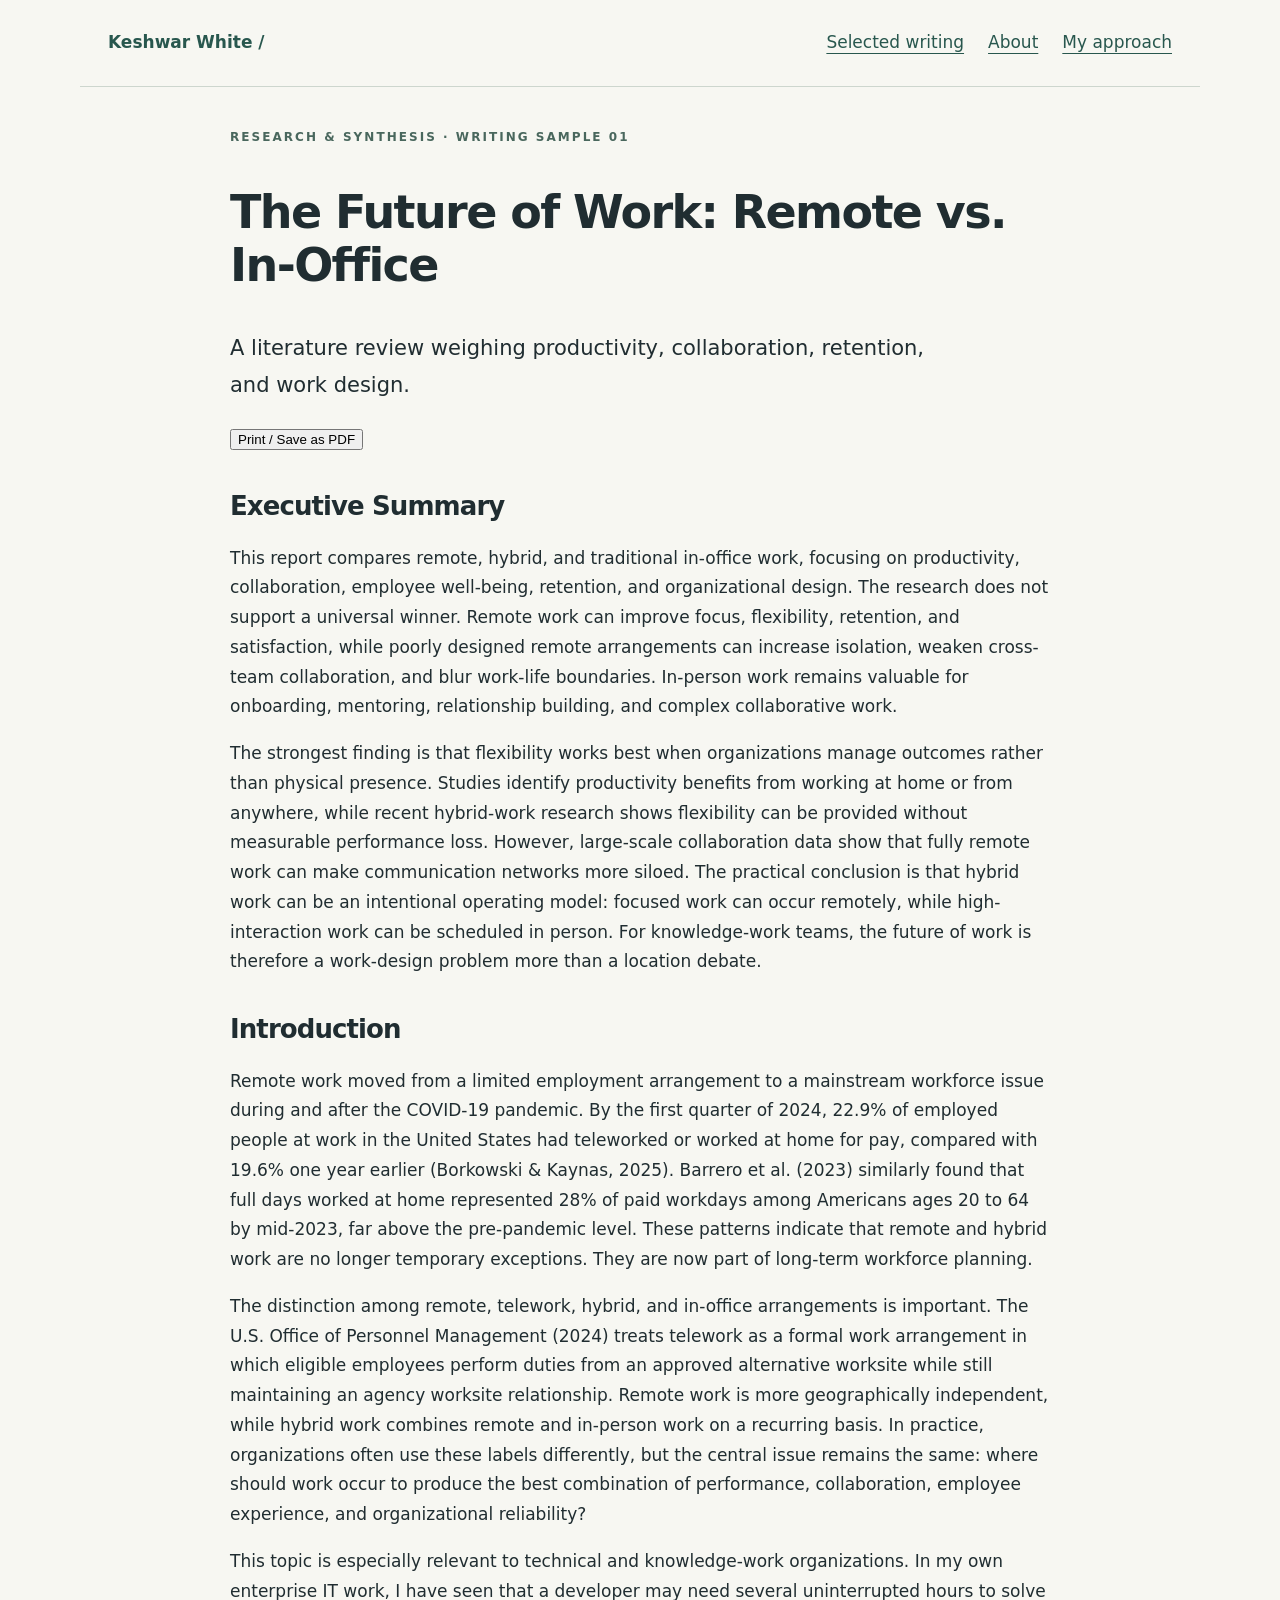
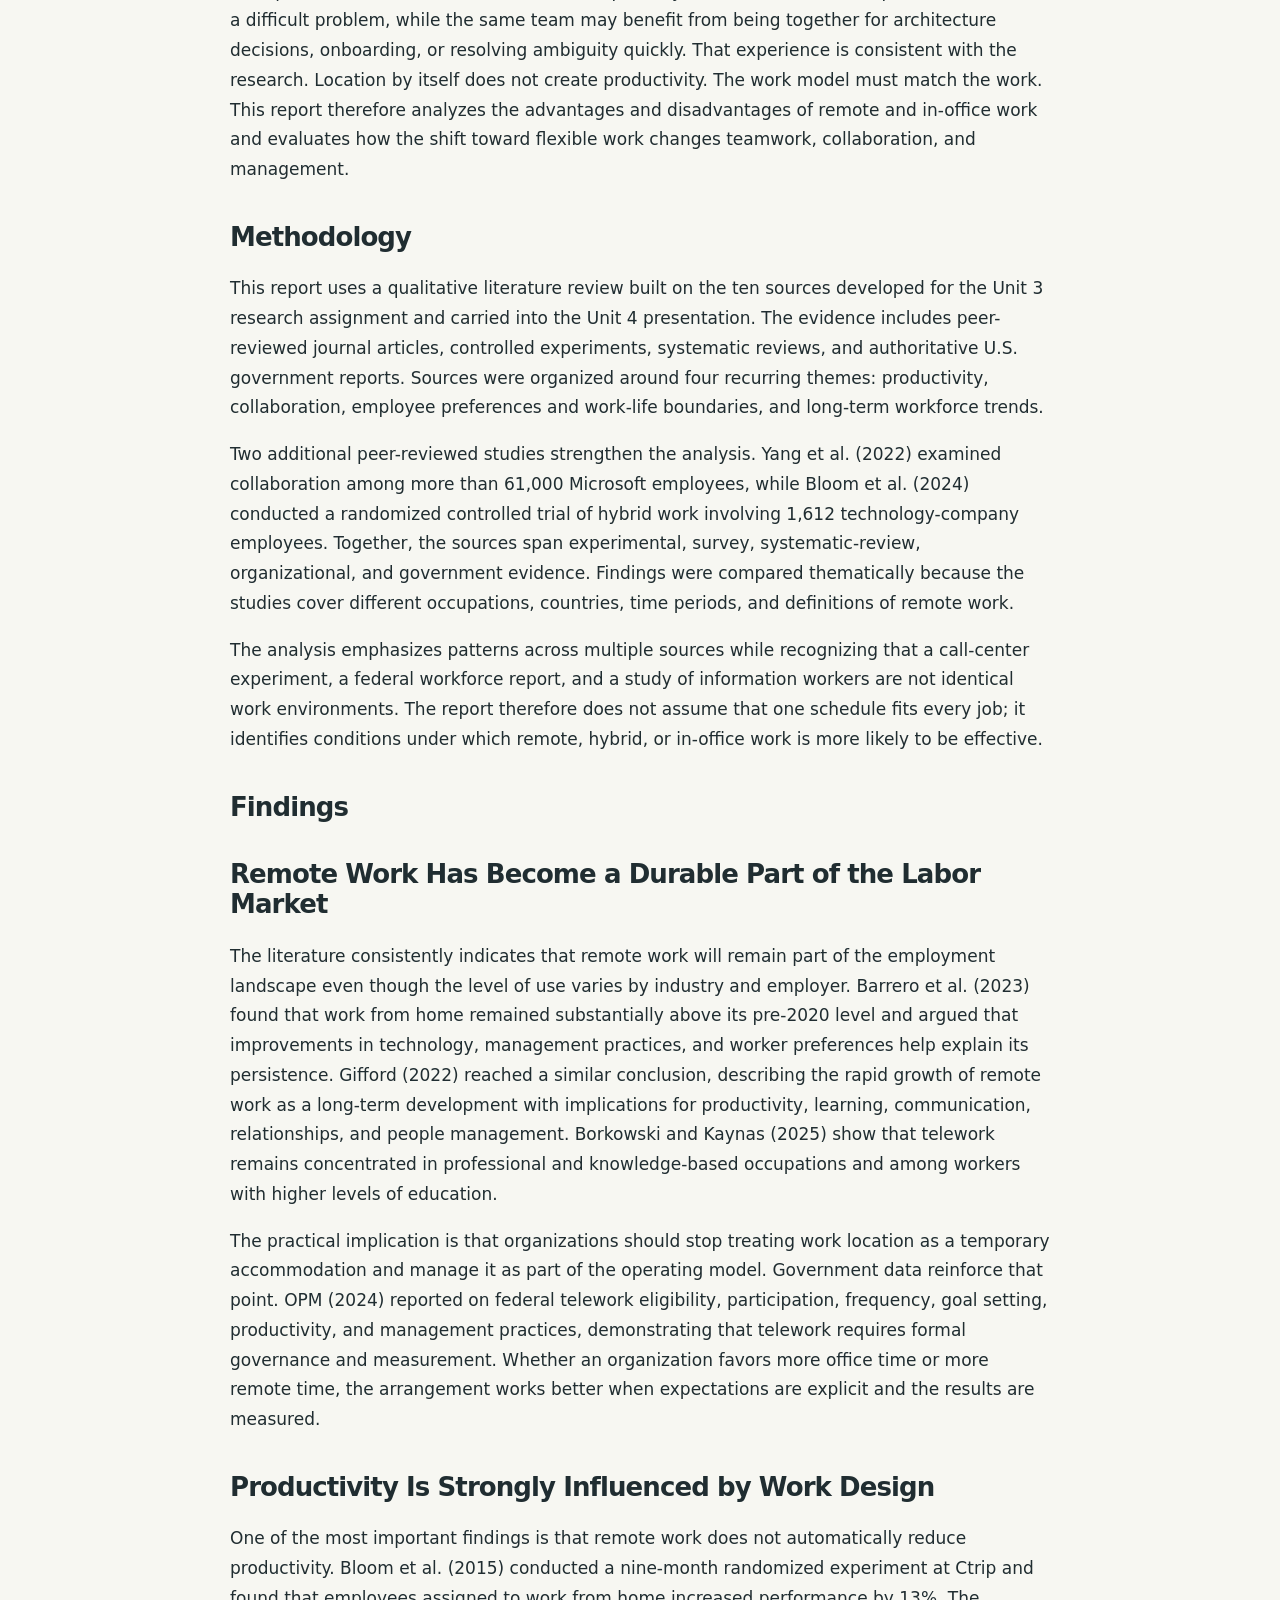
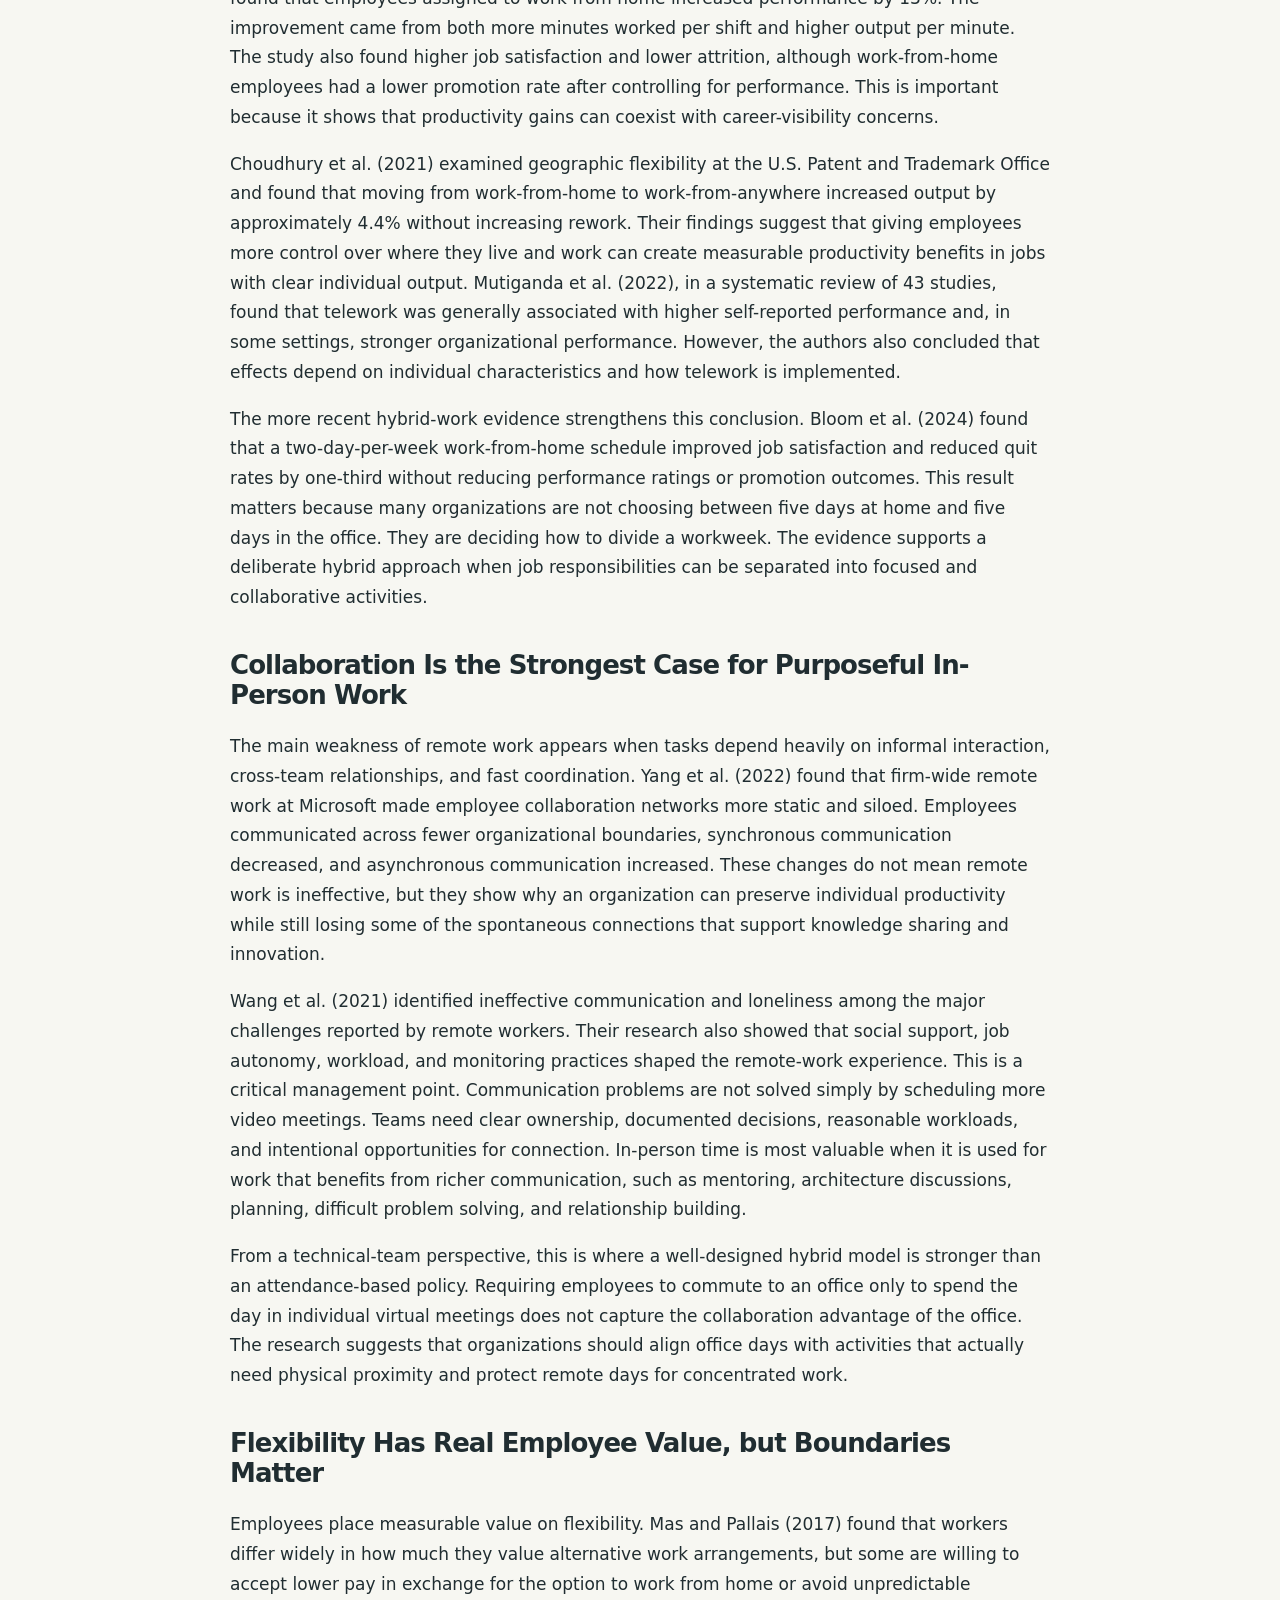
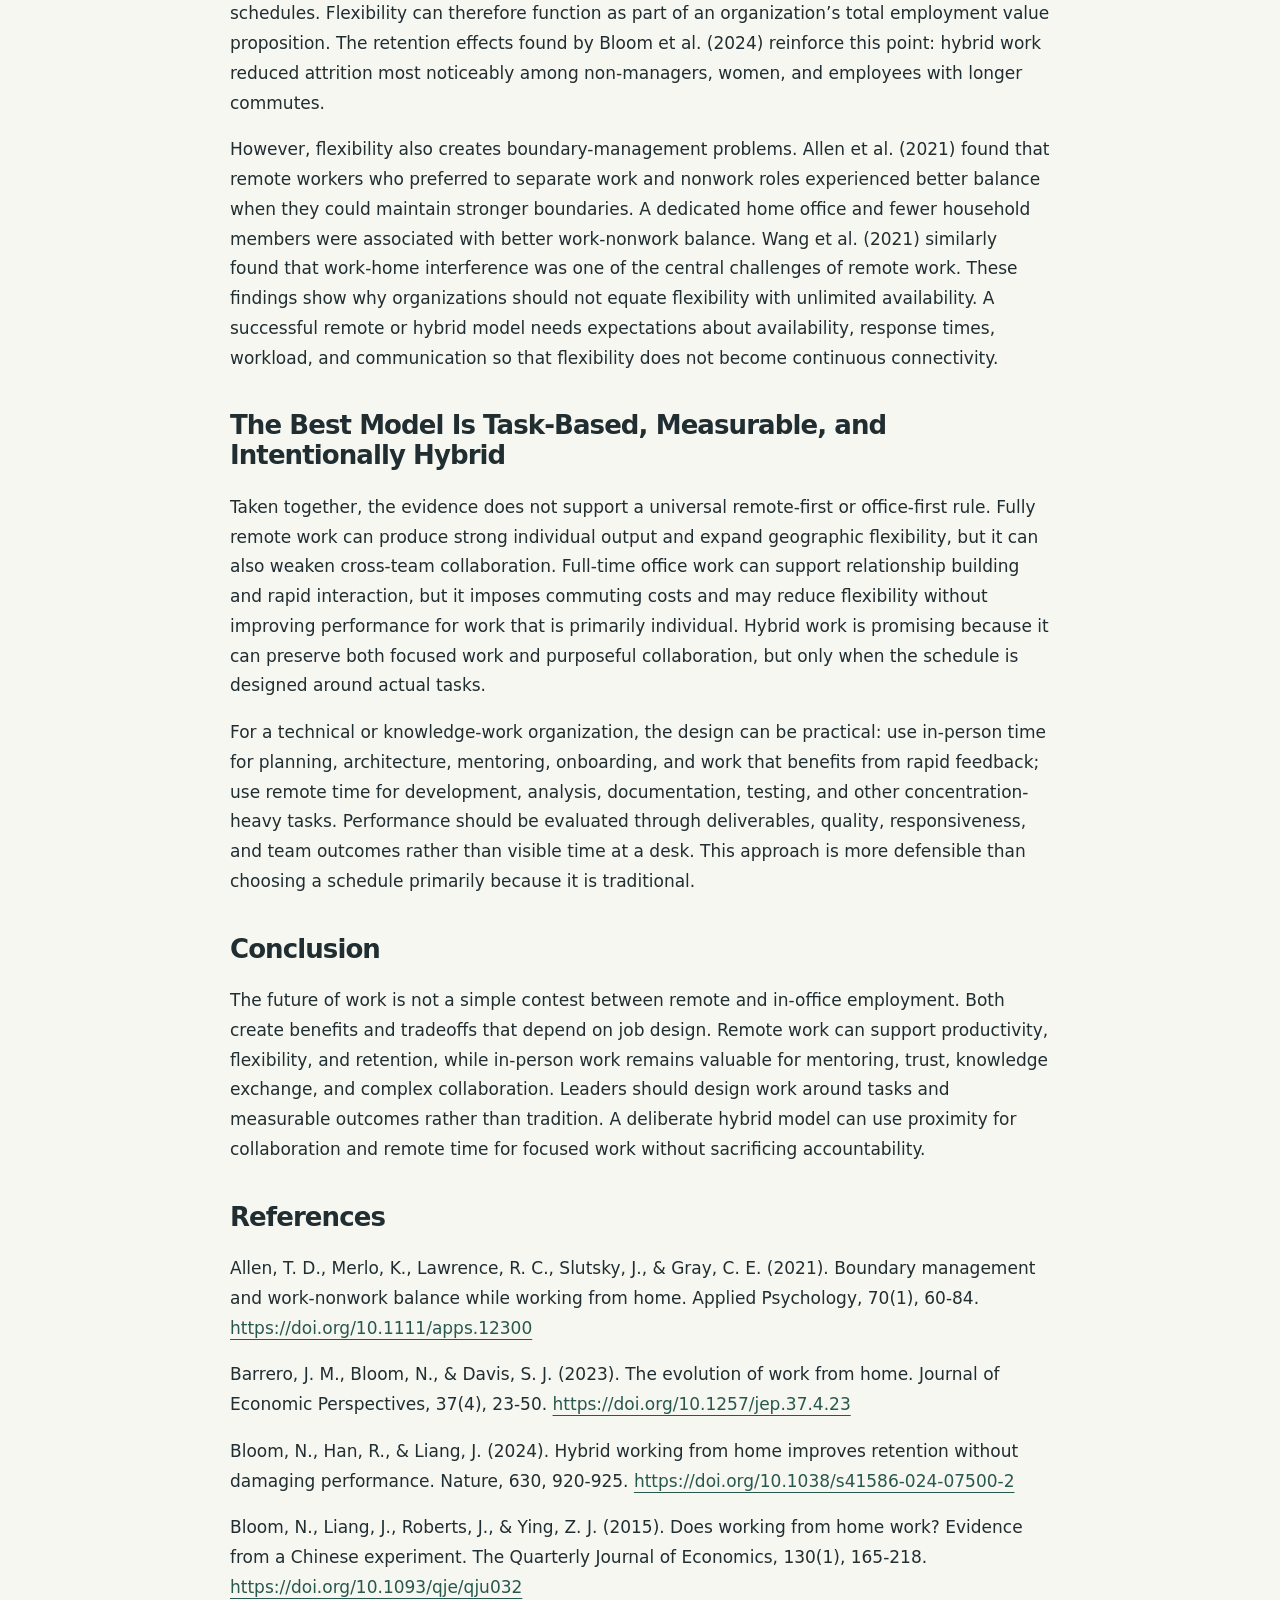
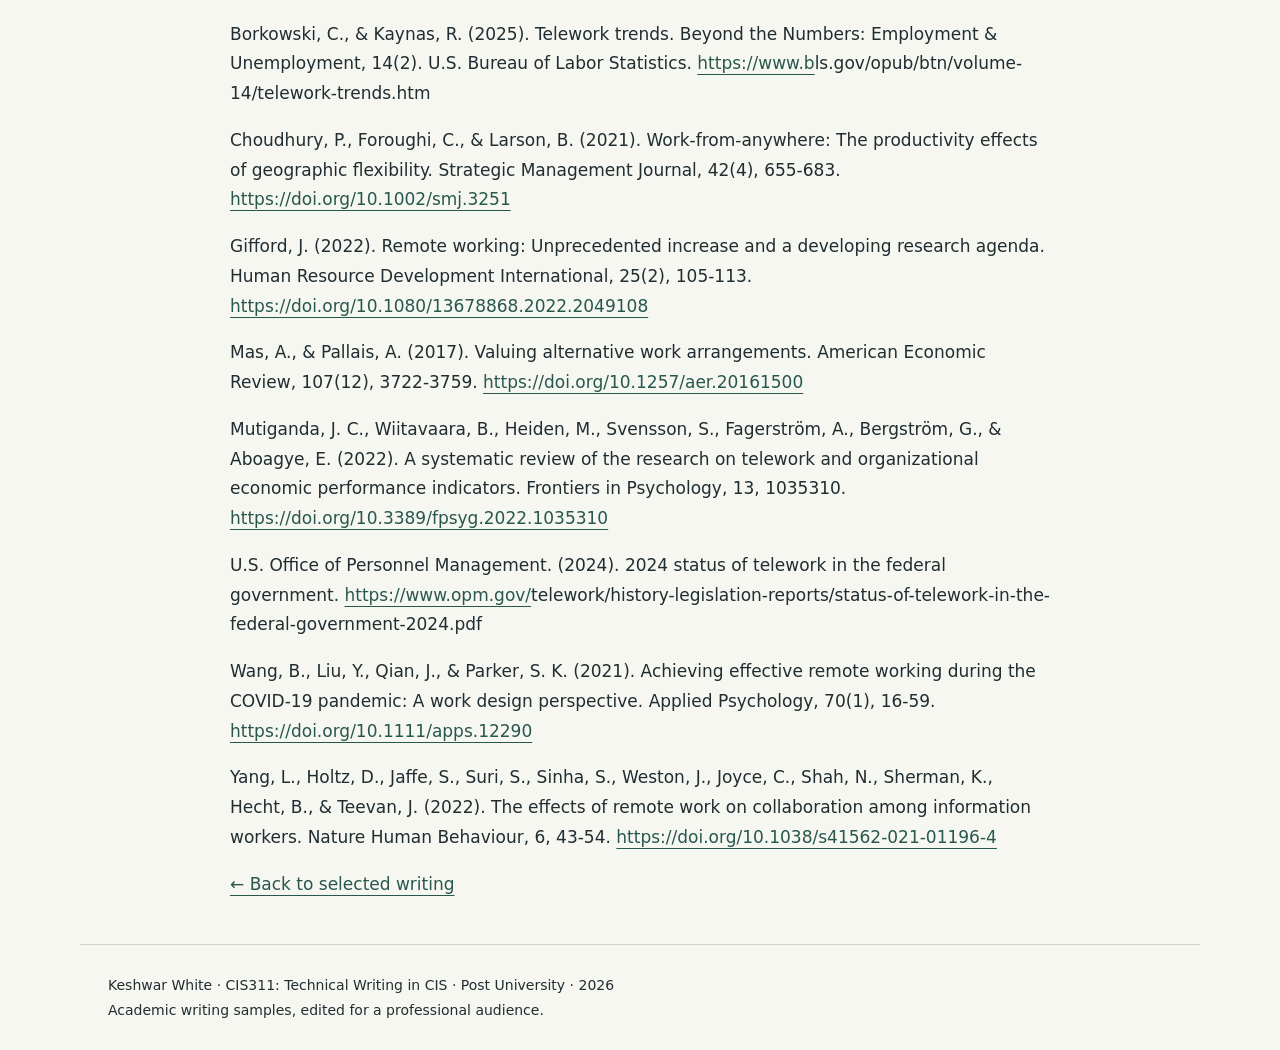
==== future-of-work.html @ f9333e57 "Publish revised CIS311 technical writing portfolio" ====
<!doctype html><html lang="en"><head><meta charset="utf-8"><meta name="viewport" content="width=device-width, initial-scale=1"><meta name="description" content="Keshwar White’s technical writing portfolio: research, proposals, instructions, and data communication."><title>The Future of Work: Remote vs. In-Office | Keshwar White</title><link rel="stylesheet" href="style.css"></head><body><header><a class="brand" href="index.html">Keshwar White<span aria-hidden="true"> /</span></a><nav aria-label="Main navigation"><a href="index.html#work">Selected writing</a><a href="index.html#about">About</a><a href="index.html#approach">My approach</a></nav></header><main><article class="sample"><p class="eyebrow">Research & synthesis · Writing sample 01</p><h1>The Future of Work: Remote vs. In-Office</h1><p class="intro">A literature review weighing productivity, collaboration, retention, and work design.</p><button class="print-button" onclick="window.print()">Print / Save as PDF</button><h2>Executive Summary</h2><p>This report compares remote, hybrid, and traditional in-office work, focusing on productivity, collaboration, employee well-being, retention, and organizational design. The research does not support a universal winner. Remote work can improve focus, flexibility, retention, and satisfaction, while poorly designed remote arrangements can increase isolation, weaken cross-team collaboration, and blur work-life boundaries. In-person work remains valuable for onboarding, mentoring, relationship building, and complex collaborative work.</p><p>The strongest finding is that flexibility works best when organizations manage outcomes rather than physical presence. Studies identify productivity benefits from working at home or from anywhere, while recent hybrid-work research shows flexibility can be provided without measurable performance loss. However, large-scale collaboration data show that fully remote work can make communication networks more siloed. The practical conclusion is that hybrid work can be an intentional operating model: focused work can occur remotely, while high-interaction work can be scheduled in person. For knowledge-work teams, the future of work is therefore a work-design problem more than a location debate.</p><h2>Introduction</h2><p>Remote work moved from a limited employment arrangement to a mainstream workforce issue during and after the COVID-19 pandemic. By the first quarter of 2024, 22.9% of employed people at work in the United States had teleworked or worked at home for pay, compared with 19.6% one year earlier (Borkowski &amp; Kaynas, 2025). Barrero et al. (2023) similarly found that full days worked at home represented 28% of paid workdays among Americans ages 20 to 64 by mid-2023, far above the pre-pandemic level. These patterns indicate that remote and hybrid work are no longer temporary exceptions. They are now part of long-term workforce planning.</p><p>The distinction among remote, telework, hybrid, and in-office arrangements is important. The U.S. Office of Personnel Management (2024) treats telework as a formal work arrangement in which eligible employees perform duties from an approved alternative worksite while still maintaining an agency worksite relationship. Remote work is more geographically independent, while hybrid work combines remote and in-person work on a recurring basis. In practice, organizations often use these labels differently, but the central issue remains the same: where should work occur to produce the best combination of performance, collaboration, employee experience, and organizational reliability?</p><p>This topic is especially relevant to technical and knowledge-work organizations. In my own enterprise IT work, I have seen that a developer may need several uninterrupted hours to solve a difficult problem, while the same team may benefit from being together for architecture decisions, onboarding, or resolving ambiguity quickly. That experience is consistent with the research. Location by itself does not create productivity. The work model must match the work. This report therefore analyzes the advantages and disadvantages of remote and in-office work and evaluates how the shift toward flexible work changes teamwork, collaboration, and management.</p><h2>Methodology</h2><p>This report uses a qualitative literature review built on the ten sources developed for the Unit 3 research assignment and carried into the Unit 4 presentation. The evidence includes peer-reviewed journal articles, controlled experiments, systematic reviews, and authoritative U.S. government reports. Sources were organized around four recurring themes: productivity, collaboration, employee preferences and work-life boundaries, and long-term workforce trends.</p><p>Two additional peer-reviewed studies strengthen the analysis. Yang et al. (2022) examined collaboration among more than 61,000 Microsoft employees, while Bloom et al. (2024) conducted a randomized controlled trial of hybrid work involving 1,612 technology-company employees. Together, the sources span experimental, survey, systematic-review, organizational, and government evidence. Findings were compared thematically because the studies cover different occupations, countries, time periods, and definitions of remote work.</p><p>The analysis emphasizes patterns across multiple sources while recognizing that a call-center experiment, a federal workforce report, and a study of information workers are not identical work environments. The report therefore does not assume that one schedule fits every job; it identifies conditions under which remote, hybrid, or in-office work is more likely to be effective.</p><h2>Findings</h2><h2>Remote Work Has Become a Durable Part of the Labor Market</h2><p>The literature consistently indicates that remote work will remain part of the employment landscape even though the level of use varies by industry and employer. Barrero et al. (2023) found that work from home remained substantially above its pre-2020 level and argued that improvements in technology, management practices, and worker preferences help explain its persistence. Gifford (2022) reached a similar conclusion, describing the rapid growth of remote work as a long-term development with implications for productivity, learning, communication, relationships, and people management. Borkowski and Kaynas (2025) show that telework remains concentrated in professional and knowledge-based occupations and among workers with higher levels of education.</p><p>The practical implication is that organizations should stop treating work location as a temporary accommodation and manage it as part of the operating model. Government data reinforce that point. OPM (2024) reported on federal telework eligibility, participation, frequency, goal setting, productivity, and management practices, demonstrating that telework requires formal governance and measurement. Whether an organization favors more office time or more remote time, the arrangement works better when expectations are explicit and the results are measured.</p><h2>Productivity Is Strongly Influenced by Work Design</h2><p>One of the most important findings is that remote work does not automatically reduce productivity. Bloom et al. (2015) conducted a nine-month randomized experiment at Ctrip and found that employees assigned to work from home increased performance by 13%. The improvement came from both more minutes worked per shift and higher output per minute. The study also found higher job satisfaction and lower attrition, although work-from-home employees had a lower promotion rate after controlling for performance. This is important because it shows that productivity gains can coexist with career-visibility concerns.</p><p>Choudhury et al. (2021) examined geographic flexibility at the U.S. Patent and Trademark Office and found that moving from work-from-home to work-from-anywhere increased output by approximately 4.4% without increasing rework. Their findings suggest that giving employees more control over where they live and work can create measurable productivity benefits in jobs with clear individual output. Mutiganda et al. (2022), in a systematic review of 43 studies, found that telework was generally associated with higher self-reported performance and, in some settings, stronger organizational performance. However, the authors also concluded that effects depend on individual characteristics and how telework is implemented.</p><p>The more recent hybrid-work evidence strengthens this conclusion. Bloom et al. (2024) found that a two-day-per-week work-from-home schedule improved job satisfaction and reduced quit rates by one-third without reducing performance ratings or promotion outcomes. This result matters because many organizations are not choosing between five days at home and five days in the office. They are deciding how to divide a workweek. The evidence supports a deliberate hybrid approach when job responsibilities can be separated into focused and collaborative activities.</p><h2>Collaboration Is the Strongest Case for Purposeful In-Person Work</h2><p>The main weakness of remote work appears when tasks depend heavily on informal interaction, cross-team relationships, and fast coordination. Yang et al. (2022) found that firm-wide remote work at Microsoft made employee collaboration networks more static and siloed. Employees communicated across fewer organizational boundaries, synchronous communication decreased, and asynchronous communication increased. These changes do not mean remote work is ineffective, but they show why an organization can preserve individual productivity while still losing some of the spontaneous connections that support knowledge sharing and innovation.</p><p>Wang et al. (2021) identified ineffective communication and loneliness among the major challenges reported by remote workers. Their research also showed that social support, job autonomy, workload, and monitoring practices shaped the remote-work experience. This is a critical management point. Communication problems are not solved simply by scheduling more video meetings. Teams need clear ownership, documented decisions, reasonable workloads, and intentional opportunities for connection. In-person time is most valuable when it is used for work that benefits from richer communication, such as mentoring, architecture discussions, planning, difficult problem solving, and relationship building.</p><p>From a technical-team perspective, this is where a well-designed hybrid model is stronger than an attendance-based policy. Requiring employees to commute to an office only to spend the day in individual virtual meetings does not capture the collaboration advantage of the office. The research suggests that organizations should align office days with activities that actually need physical proximity and protect remote days for concentrated work.</p><h2>Flexibility Has Real Employee Value, but Boundaries Matter</h2><p>Employees place measurable value on flexibility. Mas and Pallais (2017) found that workers differ widely in how much they value alternative work arrangements, but some are willing to accept lower pay in exchange for the option to work from home or avoid unpredictable schedules. Flexibility can therefore function as part of an organization’s total employment value proposition. The retention effects found by Bloom et al. (2024) reinforce this point: hybrid work reduced attrition most noticeably among non-managers, women, and employees with longer commutes.</p><p>However, flexibility also creates boundary-management problems. Allen et al. (2021) found that remote workers who preferred to separate work and nonwork roles experienced better balance when they could maintain stronger boundaries. A dedicated home office and fewer household members were associated with better work-nonwork balance. Wang et al. (2021) similarly found that work-home interference was one of the central challenges of remote work. These findings show why organizations should not equate flexibility with unlimited availability. A successful remote or hybrid model needs expectations about availability, response times, workload, and communication so that flexibility does not become continuous connectivity.</p><h2>The Best Model Is Task-Based, Measurable, and Intentionally Hybrid</h2><p>Taken together, the evidence does not support a universal remote-first or office-first rule. Fully remote work can produce strong individual output and expand geographic flexibility, but it can also weaken cross-team collaboration. Full-time office work can support relationship building and rapid interaction, but it imposes commuting costs and may reduce flexibility without improving performance for work that is primarily individual. Hybrid work is promising because it can preserve both focused work and purposeful collaboration, but only when the schedule is designed around actual tasks.</p><p>For a technical or knowledge-work organization, the design can be practical: use in-person time for planning, architecture, mentoring, onboarding, and work that benefits from rapid feedback; use remote time for development, analysis, documentation, testing, and other concentration-heavy tasks. Performance should be evaluated through deliverables, quality, responsiveness, and team outcomes rather than visible time at a desk. This approach is more defensible than choosing a schedule primarily because it is traditional.</p><h2>Conclusion</h2><p>The future of work is not a simple contest between remote and in-office employment. Both create benefits and tradeoffs that depend on job design. Remote work can support productivity, flexibility, and retention, while in-person work remains valuable for mentoring, trust, knowledge exchange, and complex collaboration. Leaders should design work around tasks and measurable outcomes rather than tradition. A deliberate hybrid model can use proximity for collaboration and remote time for focused work without sacrificing accountability.</p><h2>References</h2><p>Allen, T. D., Merlo, K., Lawrence, R. C., Slutsky, J., &amp; Gray, C. E. (2021). Boundary management and work-nonwork balance while working from home. Applied Psychology, 70(1), 60-84. <a href="https://doi.org/10.1111/apps.12300">https://doi.org/10.1111/apps.12300</a></p><p>Barrero, J. M., Bloom, N., &amp; Davis, S. J. (2023). The evolution of work from home. Journal of Economic Perspectives, 37(4), 23-50. <a href="https://doi.org/10.1257/jep.37.4.23">https://doi.org/10.1257/jep.37.4.23</a></p><p>Bloom, N., Han, R., &amp; Liang, J. (2024). Hybrid working from home improves retention without damaging performance. Nature, 630, 920-925. <a href="https://doi.org/10.1038/s41586-024-07500-2">https://doi.org/10.1038/s41586-024-07500-2</a></p><p>Bloom, N., Liang, J., Roberts, J., &amp; Ying, Z. J. (2015). Does working from home work? Evidence from a Chinese experiment. The Quarterly Journal of Economics, 130(1), 165-218. <a href="https://doi.org/10.1093/qje/qju032">https://doi.org/10.1093/qje/qju032</a></p><p>Borkowski, C., &amp; Kaynas, R. (2025). Telework trends. Beyond the Numbers: Employment &amp; Unemployment, 14(2). U.S. Bureau of Labor Statistics. <a href="https://www.b">https://www.b</a>ls.gov/opub/btn/volume-14/telework-trends.htm</p><p>Choudhury, P., Foroughi, C., &amp; Larson, B. (2021). Work-from-anywhere: The productivity effects of geographic flexibility. Strategic Management Journal, 42(4), 655-683. <a href="https://doi.org/10.1002/smj.3251">https://doi.org/10.1002/smj.3251</a></p><p>Gifford, J. (2022). Remote working: Unprecedented increase and a developing research agenda. Human Resource Development International, 25(2), 105-113. <a href="https://doi.org/10.1080/13678868.2022.2049108">https://doi.org/10.1080/13678868.2022.2049108</a></p><p>Mas, A., &amp; Pallais, A. (2017). Valuing alternative work arrangements. American Economic Review, 107(12), 3722-3759. <a href="https://doi.org/10.1257/aer.20161500">https://doi.org/10.1257/aer.20161500</a></p><p>Mutiganda, J. C., Wiitavaara, B., Heiden, M., Svensson, S., Fagerström, A., Bergström, G., &amp; Aboagye, E. (2022). A systematic review of the research on telework and organizational economic performance indicators. Frontiers in Psychology, 13, 1035310. <a href="https://doi.org/10.3389/fpsyg.2022.1035310">https://doi.org/10.3389/fpsyg.2022.1035310</a></p><p>U.S. Office of Personnel Management. (2024). 2024 status of telework in the federal government. <a href="https://www.opm.gov/">https://www.opm.gov/</a>telework/history-legislation-reports/status-of-telework-in-the-federal-government-2024.pdf</p><p>Wang, B., Liu, Y., Qian, J., &amp; Parker, S. K. (2021). Achieving effective remote working during the COVID-19 pandemic: A work design perspective. Applied Psychology, 70(1), 16-59. <a href="https://doi.org/10.1111/apps.12290">https://doi.org/10.1111/apps.12290</a></p><p>Yang, L., Holtz, D., Jaffe, S., Suri, S., Sinha, S., Weston, J., Joyce, C., Shah, N., Sherman, K., Hecht, B., &amp; Teevan, J. (2022). The effects of remote work on collaboration among information workers. Nature Human Behaviour, 6, 43-54. <a href="https://doi.org/10.1038/s41562-021-01196-4">https://doi.org/10.1038/s41562-021-01196-4</a></p><p><a href="index.html#work">← Back to selected writing</a></p></article></main><footer>Keshwar White · CIS311: Technical Writing in CIS · Post University · 2026<br>Academic writing samples, edited for a professional audience.</footer></body></html>
---- style.css ----
*{box-sizing:border-box}html{scroll-behavior:smooth}body{margin:0;background:#f7f7f2;color:#202d31;font:17px/1.75 system-ui,sans-serif}a{color:#28574e;text-underline-offset:5px}a:focus-visible,button:focus-visible{outline:3px solid #bd6c31;outline-offset:5px}header,main,footer{max-width:1120px;margin:auto;padding:28px}header{display:flex;justify-content:space-between;gap:24px;border-bottom:1px solid #cdd6ce}nav{display:flex;gap:24px;flex-wrap:wrap}.brand{font-weight:750;text-decoration:none}h1,h2,h3{line-height:1.15;letter-spacing:-.035em}h1{font-size:clamp(38px,6vw,74px);max-width:850px;font-weight:650}h2{font-size:34px}h3{font-size:25px}.eyebrow{font-size:12px;letter-spacing:.17em;text-transform:uppercase;color:#49675d;font-weight:750}.hero{padding:65px 0 50px}.intro{max-width:700px;font-size:21px}.button{display:inline-block;background:#254d43;color:white;padding:12px 22px;text-decoration:none;border-radius:4px}.work{display:grid;grid-template-columns:1fr 1fr;gap:22px}.card{border-top:2px solid #779285;padding:26px;background:white}.card p{max-width:50ch}.card:first-child{grid-column:1/-1;background:#e7eee6}.card a{font-weight:700}.about{display:grid;grid-template-columns:1fr 2fr;gap:40px;padding:65px 0}.sample{max-width:820px;margin:auto}.sample h1{font-size:46px}.sample h2{font-size:26px;margin-top:38px}.sample p{overflow-wrap:anywhere}.note{border-left:3px solid #7e967d;padding:16px 22px;background:#eaf0e8}.table-wrap{overflow:auto}table{width:100%;border-collapse:collapse;font-size:14px}th,td{padding:10px;text-align:right;border-bottom:1px solid #d0dad0}th:first-child,td:first-child{text-align:left}footer{border-top:1px solid #cdd6ce;font-size:14px}pre{white-space:pre-wrap} @media(max-width:650px){header{display:block}nav{margin-top:15px}.work,.about{display:block}.card{margin-bottom:20px}.hero{padding-top:35px}.sample h1{font-size:36px}}@media print{header,footer,.print-button{display:none}body{background:white;font-size:11pt}main{padding:0}.sample{max-width:none}a{color:inherit}}
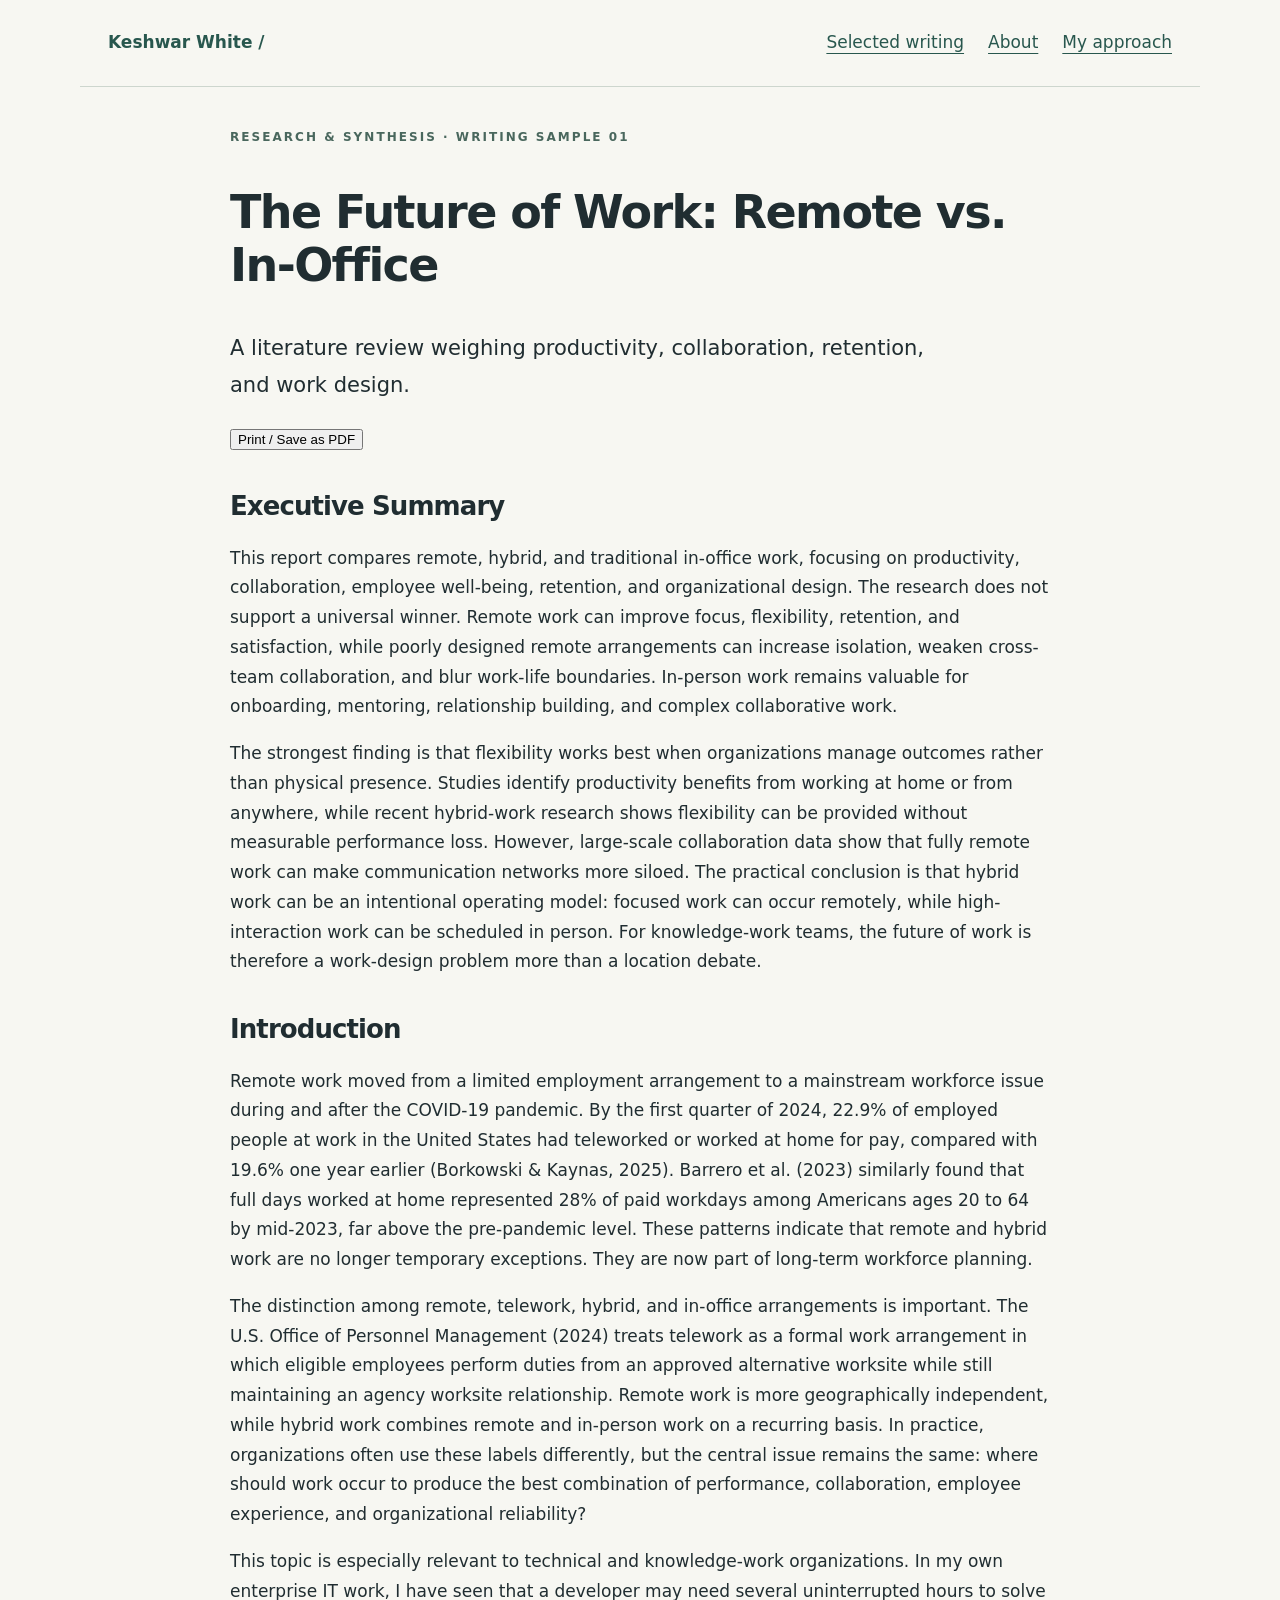
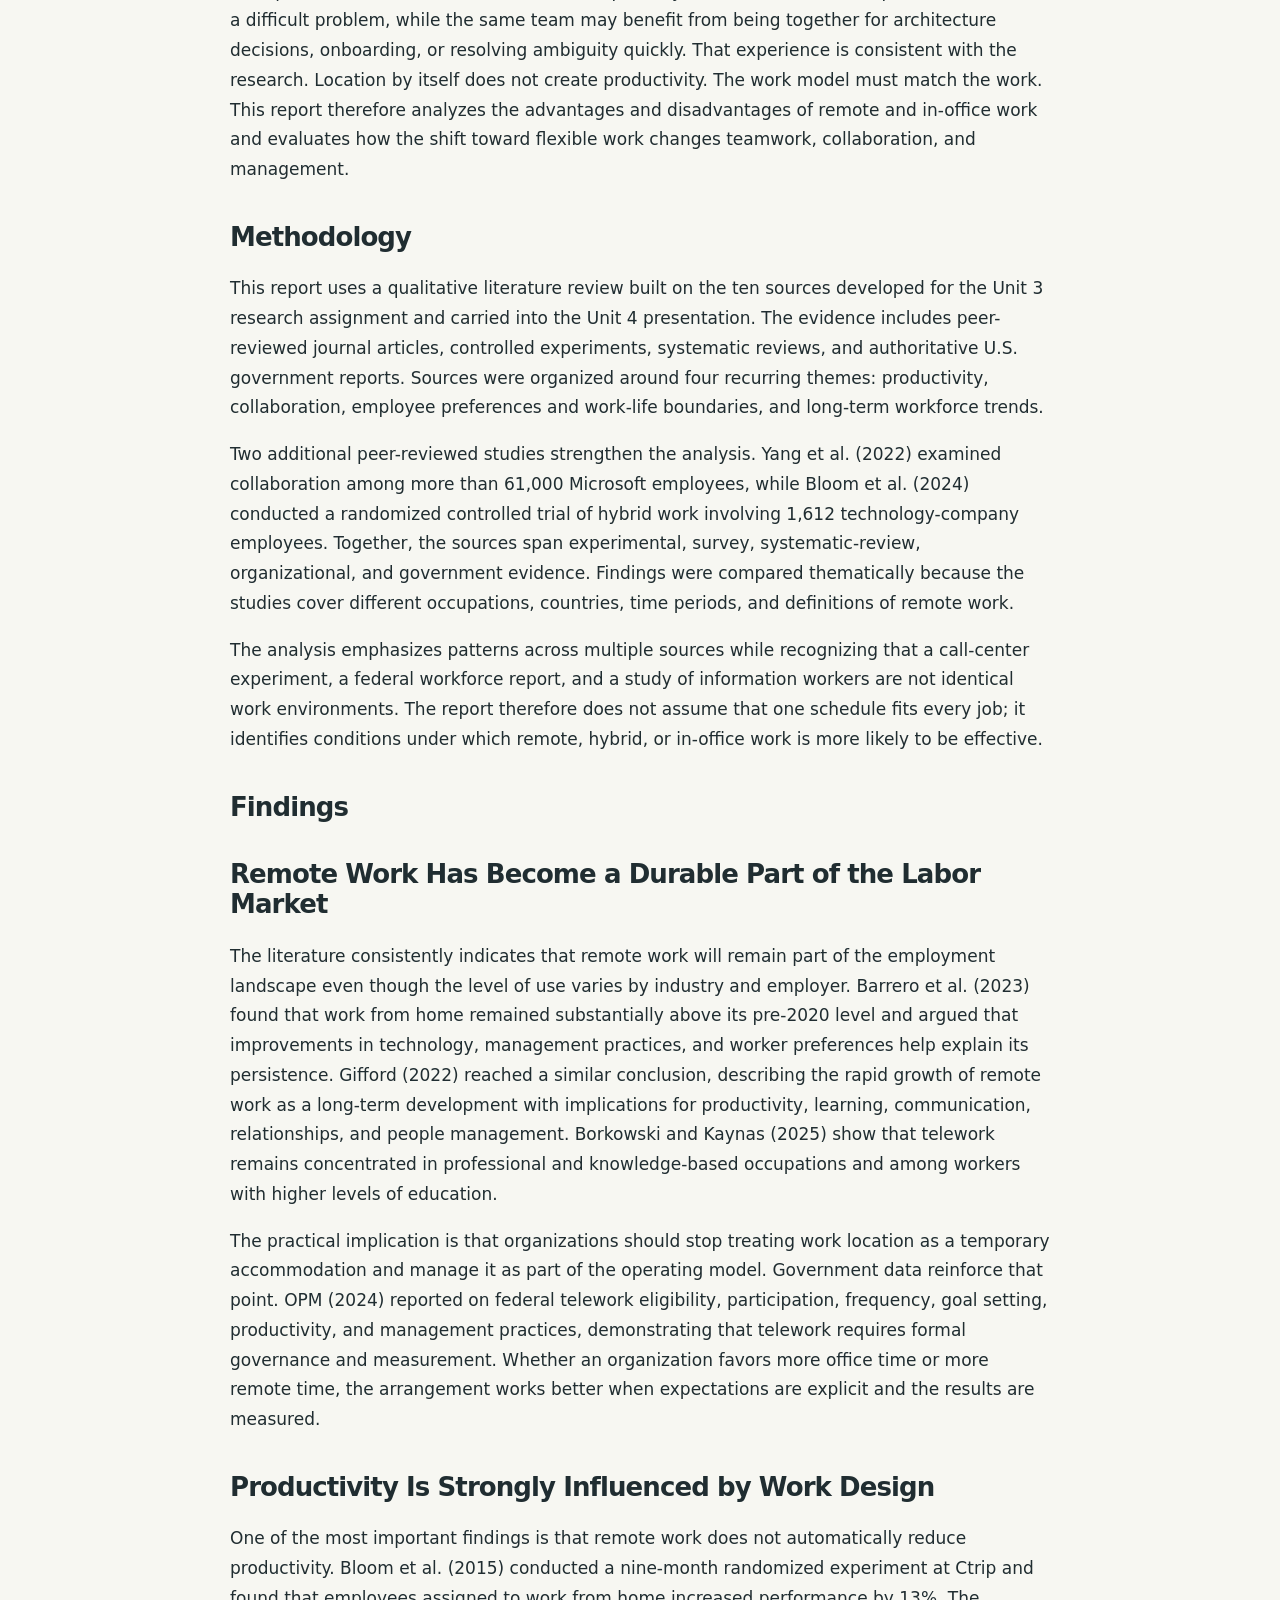
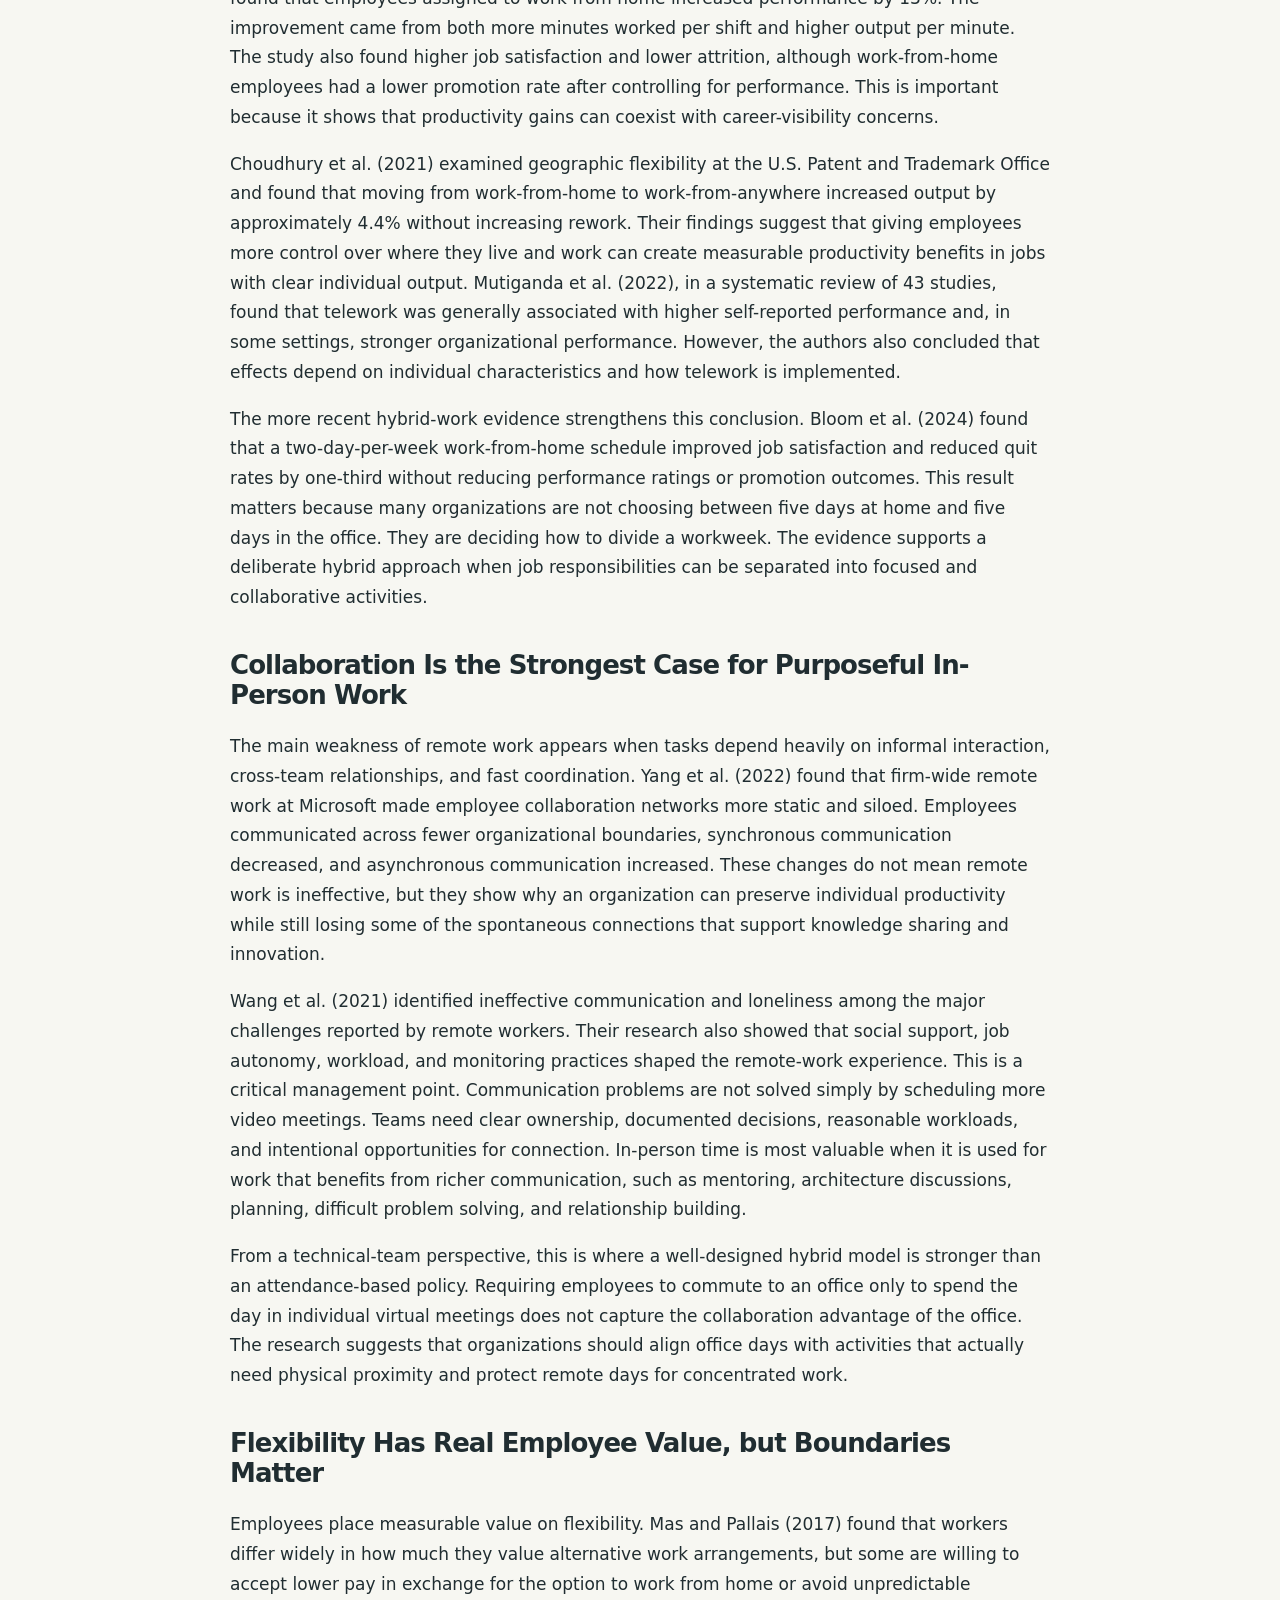
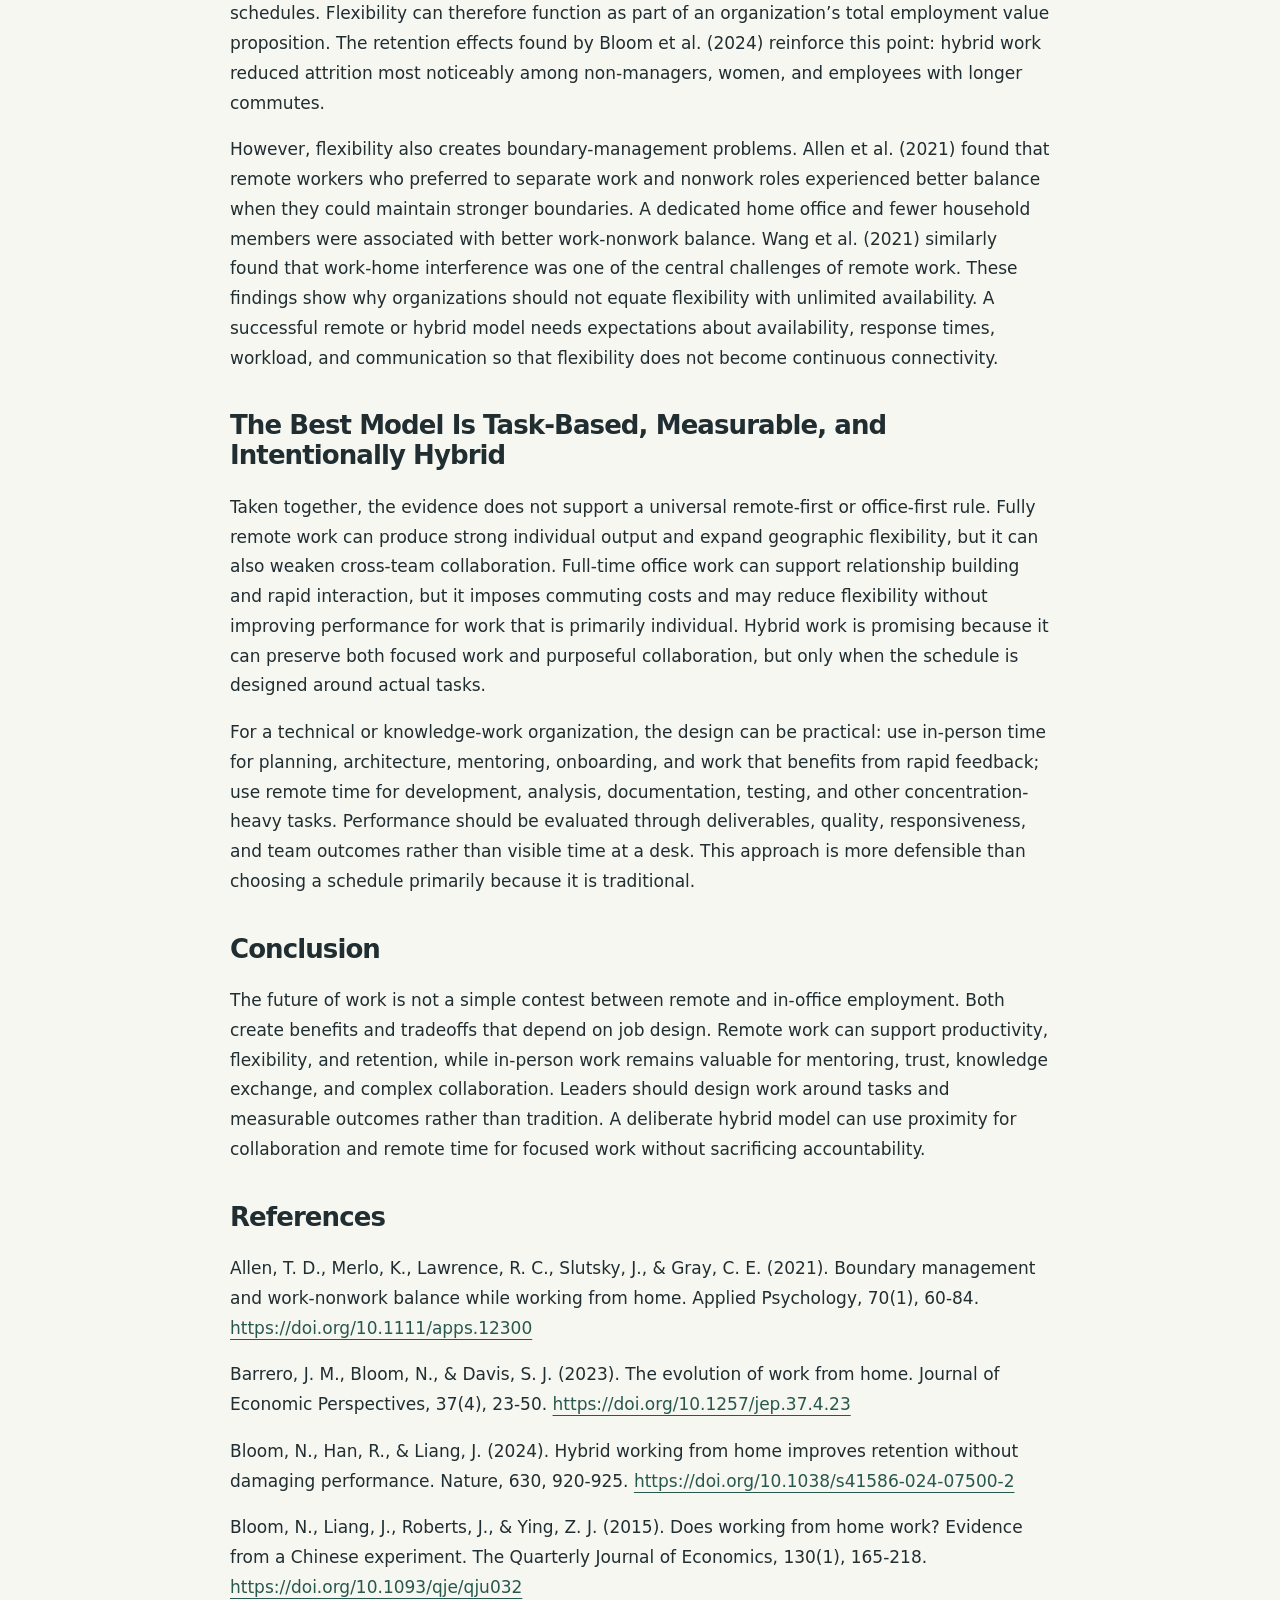
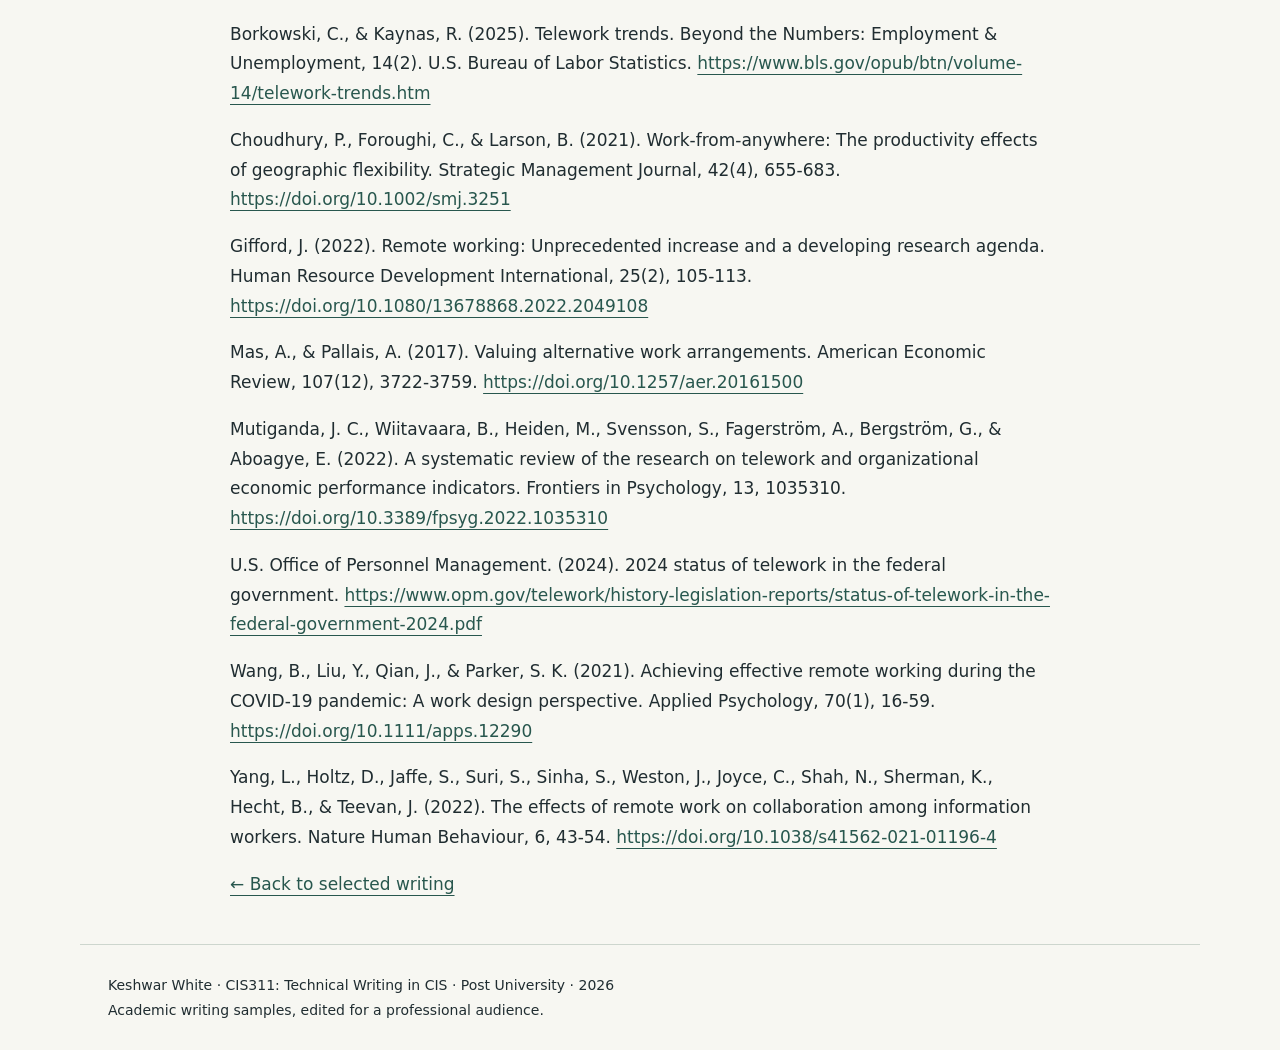
==== commit c857281a: "Correct citation links and data table description" ====
--- a/future-of-work.html
+++ b/future-of-work.html
@@ -1 +1 @@
-<!doctype html><html lang="en"><head><meta charset="utf-8"><meta name="viewport" content="width=device-width, initial-scale=1"><meta name="description" content="Keshwar White’s technical writing portfolio: research, proposals, instructions, and data communication."><title>The Future of Work: Remote vs. In-Office | Keshwar White</title><link rel="stylesheet" href="style.css"></head><body><header><a class="brand" href="index.html">Keshwar White<span aria-hidden="true"> /</span></a><nav aria-label="Main navigation"><a href="index.html#work">Selected writing</a><a href="index.html#about">About</a><a href="index.html#approach">My approach</a></nav></header><main><article class="sample"><p class="eyebrow">Research & synthesis · Writing sample 01</p><h1>The Future of Work: Remote vs. In-Office</h1><p class="intro">A literature review weighing productivity, collaboration, retention, and work design.</p><button class="print-button" onclick="window.print()">Print / Save as PDF</button><h2>Executive Summary</h2><p>This report compares remote, hybrid, and traditional in-office work, focusing on productivity, collaboration, employee well-being, retention, and organizational design. The research does not support a universal winner. Remote work can improve focus, flexibility, retention, and satisfaction, while poorly designed remote arrangements can increase isolation, weaken cross-team collaboration, and blur work-life boundaries. In-person work remains valuable for onboarding, mentoring, relationship building, and complex collaborative work.</p><p>The strongest finding is that flexibility works best when organizations manage outcomes rather than physical presence. Studies identify productivity benefits from working at home or from anywhere, while recent hybrid-work research shows flexibility can be provided without measurable performance loss. However, large-scale collaboration data show that fully remote work can make communication networks more siloed. The practical conclusion is that hybrid work can be an intentional operating model: focused work can occur remotely, while high-interaction work can be scheduled in person. For knowledge-work teams, the future of work is therefore a work-design problem more than a location debate.</p><h2>Introduction</h2><p>Remote work moved from a limited employment arrangement to a mainstream workforce issue during and after the COVID-19 pandemic. By the first quarter of 2024, 22.9% of employed people at work in the United States had teleworked or worked at home for pay, compared with 19.6% one year earlier (Borkowski &amp; Kaynas, 2025). Barrero et al. (2023) similarly found that full days worked at home represented 28% of paid workdays among Americans ages 20 to 64 by mid-2023, far above the pre-pandemic level. These patterns indicate that remote and hybrid work are no longer temporary exceptions. They are now part of long-term workforce planning.</p><p>The distinction among remote, telework, hybrid, and in-office arrangements is important. The U.S. Office of Personnel Management (2024) treats telework as a formal work arrangement in which eligible employees perform duties from an approved alternative worksite while still maintaining an agency worksite relationship. Remote work is more geographically independent, while hybrid work combines remote and in-person work on a recurring basis. In practice, organizations often use these labels differently, but the central issue remains the same: where should work occur to produce the best combination of performance, collaboration, employee experience, and organizational reliability?</p><p>This topic is especially relevant to technical and knowledge-work organizations. In my own enterprise IT work, I have seen that a developer may need several uninterrupted hours to solve a difficult problem, while the same team may benefit from being together for architecture decisions, onboarding, or resolving ambiguity quickly. That experience is consistent with the research. Location by itself does not create productivity. The work model must match the work. This report therefore analyzes the advantages and disadvantages of remote and in-office work and evaluates how the shift toward flexible work changes teamwork, collaboration, and management.</p><h2>Methodology</h2><p>This report uses a qualitative literature review built on the ten sources developed for the Unit 3 research assignment and carried into the Unit 4 presentation. The evidence includes peer-reviewed journal articles, controlled experiments, systematic reviews, and authoritative U.S. government reports. Sources were organized around four recurring themes: productivity, collaboration, employee preferences and work-life boundaries, and long-term workforce trends.</p><p>Two additional peer-reviewed studies strengthen the analysis. Yang et al. (2022) examined collaboration among more than 61,000 Microsoft employees, while Bloom et al. (2024) conducted a randomized controlled trial of hybrid work involving 1,612 technology-company employees. Together, the sources span experimental, survey, systematic-review, organizational, and government evidence. Findings were compared thematically because the studies cover different occupations, countries, time periods, and definitions of remote work.</p><p>The analysis emphasizes patterns across multiple sources while recognizing that a call-center experiment, a federal workforce report, and a study of information workers are not identical work environments. The report therefore does not assume that one schedule fits every job; it identifies conditions under which remote, hybrid, or in-office work is more likely to be effective.</p><h2>Findings</h2><h2>Remote Work Has Become a Durable Part of the Labor Market</h2><p>The literature consistently indicates that remote work will remain part of the employment landscape even though the level of use varies by industry and employer. Barrero et al. (2023) found that work from home remained substantially above its pre-2020 level and argued that improvements in technology, management practices, and worker preferences help explain its persistence. Gifford (2022) reached a similar conclusion, describing the rapid growth of remote work as a long-term development with implications for productivity, learning, communication, relationships, and people management. Borkowski and Kaynas (2025) show that telework remains concentrated in professional and knowledge-based occupations and among workers with higher levels of education.</p><p>The practical implication is that organizations should stop treating work location as a temporary accommodation and manage it as part of the operating model. Government data reinforce that point. OPM (2024) reported on federal telework eligibility, participation, frequency, goal setting, productivity, and management practices, demonstrating that telework requires formal governance and measurement. Whether an organization favors more office time or more remote time, the arrangement works better when expectations are explicit and the results are measured.</p><h2>Productivity Is Strongly Influenced by Work Design</h2><p>One of the most important findings is that remote work does not automatically reduce productivity. Bloom et al. (2015) conducted a nine-month randomized experiment at Ctrip and found that employees assigned to work from home increased performance by 13%. The improvement came from both more minutes worked per shift and higher output per minute. The study also found higher job satisfaction and lower attrition, although work-from-home employees had a lower promotion rate after controlling for performance. This is important because it shows that productivity gains can coexist with career-visibility concerns.</p><p>Choudhury et al. (2021) examined geographic flexibility at the U.S. Patent and Trademark Office and found that moving from work-from-home to work-from-anywhere increased output by approximately 4.4% without increasing rework. Their findings suggest that giving employees more control over where they live and work can create measurable productivity benefits in jobs with clear individual output. Mutiganda et al. (2022), in a systematic review of 43 studies, found that telework was generally associated with higher self-reported performance and, in some settings, stronger organizational performance. However, the authors also concluded that effects depend on individual characteristics and how telework is implemented.</p><p>The more recent hybrid-work evidence strengthens this conclusion. Bloom et al. (2024) found that a two-day-per-week work-from-home schedule improved job satisfaction and reduced quit rates by one-third without reducing performance ratings or promotion outcomes. This result matters because many organizations are not choosing between five days at home and five days in the office. They are deciding how to divide a workweek. The evidence supports a deliberate hybrid approach when job responsibilities can be separated into focused and collaborative activities.</p><h2>Collaboration Is the Strongest Case for Purposeful In-Person Work</h2><p>The main weakness of remote work appears when tasks depend heavily on informal interaction, cross-team relationships, and fast coordination. Yang et al. (2022) found that firm-wide remote work at Microsoft made employee collaboration networks more static and siloed. Employees communicated across fewer organizational boundaries, synchronous communication decreased, and asynchronous communication increased. These changes do not mean remote work is ineffective, but they show why an organization can preserve individual productivity while still losing some of the spontaneous connections that support knowledge sharing and innovation.</p><p>Wang et al. (2021) identified ineffective communication and loneliness among the major challenges reported by remote workers. Their research also showed that social support, job autonomy, workload, and monitoring practices shaped the remote-work experience. This is a critical management point. Communication problems are not solved simply by scheduling more video meetings. Teams need clear ownership, documented decisions, reasonable workloads, and intentional opportunities for connection. In-person time is most valuable when it is used for work that benefits from richer communication, such as mentoring, architecture discussions, planning, difficult problem solving, and relationship building.</p><p>From a technical-team perspective, this is where a well-designed hybrid model is stronger than an attendance-based policy. Requiring employees to commute to an office only to spend the day in individual virtual meetings does not capture the collaboration advantage of the office. The research suggests that organizations should align office days with activities that actually need physical proximity and protect remote days for concentrated work.</p><h2>Flexibility Has Real Employee Value, but Boundaries Matter</h2><p>Employees place measurable value on flexibility. Mas and Pallais (2017) found that workers differ widely in how much they value alternative work arrangements, but some are willing to accept lower pay in exchange for the option to work from home or avoid unpredictable schedules. Flexibility can therefore function as part of an organization’s total employment value proposition. The retention effects found by Bloom et al. (2024) reinforce this point: hybrid work reduced attrition most noticeably among non-managers, women, and employees with longer commutes.</p><p>However, flexibility also creates boundary-management problems. Allen et al. (2021) found that remote workers who preferred to separate work and nonwork roles experienced better balance when they could maintain stronger boundaries. A dedicated home office and fewer household members were associated with better work-nonwork balance. Wang et al. (2021) similarly found that work-home interference was one of the central challenges of remote work. These findings show why organizations should not equate flexibility with unlimited availability. A successful remote or hybrid model needs expectations about availability, response times, workload, and communication so that flexibility does not become continuous connectivity.</p><h2>The Best Model Is Task-Based, Measurable, and Intentionally Hybrid</h2><p>Taken together, the evidence does not support a universal remote-first or office-first rule. Fully remote work can produce strong individual output and expand geographic flexibility, but it can also weaken cross-team collaboration. Full-time office work can support relationship building and rapid interaction, but it imposes commuting costs and may reduce flexibility without improving performance for work that is primarily individual. Hybrid work is promising because it can preserve both focused work and purposeful collaboration, but only when the schedule is designed around actual tasks.</p><p>For a technical or knowledge-work organization, the design can be practical: use in-person time for planning, architecture, mentoring, onboarding, and work that benefits from rapid feedback; use remote time for development, analysis, documentation, testing, and other concentration-heavy tasks. Performance should be evaluated through deliverables, quality, responsiveness, and team outcomes rather than visible time at a desk. This approach is more defensible than choosing a schedule primarily because it is traditional.</p><h2>Conclusion</h2><p>The future of work is not a simple contest between remote and in-office employment. Both create benefits and tradeoffs that depend on job design. Remote work can support productivity, flexibility, and retention, while in-person work remains valuable for mentoring, trust, knowledge exchange, and complex collaboration. Leaders should design work around tasks and measurable outcomes rather than tradition. A deliberate hybrid model can use proximity for collaboration and remote time for focused work without sacrificing accountability.</p><h2>References</h2><p>Allen, T. D., Merlo, K., Lawrence, R. C., Slutsky, J., &amp; Gray, C. E. (2021). Boundary management and work-nonwork balance while working from home. Applied Psychology, 70(1), 60-84. <a href="https://doi.org/10.1111/apps.12300">https://doi.org/10.1111/apps.12300</a></p><p>Barrero, J. M., Bloom, N., &amp; Davis, S. J. (2023). The evolution of work from home. Journal of Economic Perspectives, 37(4), 23-50. <a href="https://doi.org/10.1257/jep.37.4.23">https://doi.org/10.1257/jep.37.4.23</a></p><p>Bloom, N., Han, R., &amp; Liang, J. (2024). Hybrid working from home improves retention without damaging performance. Nature, 630, 920-925. <a href="https://doi.org/10.1038/s41586-024-07500-2">https://doi.org/10.1038/s41586-024-07500-2</a></p><p>Bloom, N., Liang, J., Roberts, J., &amp; Ying, Z. J. (2015). Does working from home work? Evidence from a Chinese experiment. The Quarterly Journal of Economics, 130(1), 165-218. <a href="https://doi.org/10.1093/qje/qju032">https://doi.org/10.1093/qje/qju032</a></p><p>Borkowski, C., &amp; Kaynas, R. (2025). Telework trends. Beyond the Numbers: Employment &amp; Unemployment, 14(2). U.S. Bureau of Labor Statistics. <a href="https://www.b">https://www.b</a>ls.gov/opub/btn/volume-14/telework-trends.htm</p><p>Choudhury, P., Foroughi, C., &amp; Larson, B. (2021). Work-from-anywhere: The productivity effects of geographic flexibility. Strategic Management Journal, 42(4), 655-683. <a href="https://doi.org/10.1002/smj.3251">https://doi.org/10.1002/smj.3251</a></p><p>Gifford, J. (2022). Remote working: Unprecedented increase and a developing research agenda. Human Resource Development International, 25(2), 105-113. <a href="https://doi.org/10.1080/13678868.2022.2049108">https://doi.org/10.1080/13678868.2022.2049108</a></p><p>Mas, A., &amp; Pallais, A. (2017). Valuing alternative work arrangements. American Economic Review, 107(12), 3722-3759. <a href="https://doi.org/10.1257/aer.20161500">https://doi.org/10.1257/aer.20161500</a></p><p>Mutiganda, J. C., Wiitavaara, B., Heiden, M., Svensson, S., Fagerström, A., Bergström, G., &amp; Aboagye, E. (2022). A systematic review of the research on telework and organizational economic performance indicators. Frontiers in Psychology, 13, 1035310. <a href="https://doi.org/10.3389/fpsyg.2022.1035310">https://doi.org/10.3389/fpsyg.2022.1035310</a></p><p>U.S. Office of Personnel Management. (2024). 2024 status of telework in the federal government. <a href="https://www.opm.gov/">https://www.opm.gov/</a>telework/history-legislation-reports/status-of-telework-in-the-federal-government-2024.pdf</p><p>Wang, B., Liu, Y., Qian, J., &amp; Parker, S. K. (2021). Achieving effective remote working during the COVID-19 pandemic: A work design perspective. Applied Psychology, 70(1), 16-59. <a href="https://doi.org/10.1111/apps.12290">https://doi.org/10.1111/apps.12290</a></p><p>Yang, L., Holtz, D., Jaffe, S., Suri, S., Sinha, S., Weston, J., Joyce, C., Shah, N., Sherman, K., Hecht, B., &amp; Teevan, J. (2022). The effects of remote work on collaboration among information workers. Nature Human Behaviour, 6, 43-54. <a href="https://doi.org/10.1038/s41562-021-01196-4">https://doi.org/10.1038/s41562-021-01196-4</a></p><p><a href="index.html#work">← Back to selected writing</a></p></article></main><footer>Keshwar White · CIS311: Technical Writing in CIS · Post University · 2026<br>Academic writing samples, edited for a professional audience.</footer></body></html>+<!doctype html><html lang="en"><head><meta charset="utf-8"><meta name="viewport" content="width=device-width, initial-scale=1"><meta name="description" content="Keshwar White’s technical writing portfolio: research, proposals, instructions, and data communication."><title>The Future of Work: Remote vs. In-Office | Keshwar White</title><link rel="stylesheet" href="style.css"></head><body><header><a class="brand" href="index.html">Keshwar White<span aria-hidden="true"> /</span></a><nav aria-label="Main navigation"><a href="index.html#work">Selected writing</a><a href="index.html#about">About</a><a href="index.html#approach">My approach</a></nav></header><main><article class="sample"><p class="eyebrow">Research & synthesis · Writing sample 01</p><h1>The Future of Work: Remote vs. In-Office</h1><p class="intro">A literature review weighing productivity, collaboration, retention, and work design.</p><button class="print-button" onclick="window.print()">Print / Save as PDF</button><h2>Executive Summary</h2><p>This report compares remote, hybrid, and traditional in-office work, focusing on productivity, collaboration, employee well-being, retention, and organizational design. The research does not support a universal winner. Remote work can improve focus, flexibility, retention, and satisfaction, while poorly designed remote arrangements can increase isolation, weaken cross-team collaboration, and blur work-life boundaries. In-person work remains valuable for onboarding, mentoring, relationship building, and complex collaborative work.</p><p>The strongest finding is that flexibility works best when organizations manage outcomes rather than physical presence. Studies identify productivity benefits from working at home or from anywhere, while recent hybrid-work research shows flexibility can be provided without measurable performance loss. However, large-scale collaboration data show that fully remote work can make communication networks more siloed. The practical conclusion is that hybrid work can be an intentional operating model: focused work can occur remotely, while high-interaction work can be scheduled in person. For knowledge-work teams, the future of work is therefore a work-design problem more than a location debate.</p><h2>Introduction</h2><p>Remote work moved from a limited employment arrangement to a mainstream workforce issue during and after the COVID-19 pandemic. By the first quarter of 2024, 22.9% of employed people at work in the United States had teleworked or worked at home for pay, compared with 19.6% one year earlier (Borkowski &amp; Kaynas, 2025). Barrero et al. (2023) similarly found that full days worked at home represented 28% of paid workdays among Americans ages 20 to 64 by mid-2023, far above the pre-pandemic level. These patterns indicate that remote and hybrid work are no longer temporary exceptions. They are now part of long-term workforce planning.</p><p>The distinction among remote, telework, hybrid, and in-office arrangements is important. The U.S. Office of Personnel Management (2024) treats telework as a formal work arrangement in which eligible employees perform duties from an approved alternative worksite while still maintaining an agency worksite relationship. Remote work is more geographically independent, while hybrid work combines remote and in-person work on a recurring basis. In practice, organizations often use these labels differently, but the central issue remains the same: where should work occur to produce the best combination of performance, collaboration, employee experience, and organizational reliability?</p><p>This topic is especially relevant to technical and knowledge-work organizations. In my own enterprise IT work, I have seen that a developer may need several uninterrupted hours to solve a difficult problem, while the same team may benefit from being together for architecture decisions, onboarding, or resolving ambiguity quickly. That experience is consistent with the research. Location by itself does not create productivity. The work model must match the work. This report therefore analyzes the advantages and disadvantages of remote and in-office work and evaluates how the shift toward flexible work changes teamwork, collaboration, and management.</p><h2>Methodology</h2><p>This report uses a qualitative literature review built on the ten sources developed for the Unit 3 research assignment and carried into the Unit 4 presentation. The evidence includes peer-reviewed journal articles, controlled experiments, systematic reviews, and authoritative U.S. government reports. Sources were organized around four recurring themes: productivity, collaboration, employee preferences and work-life boundaries, and long-term workforce trends.</p><p>Two additional peer-reviewed studies strengthen the analysis. Yang et al. (2022) examined collaboration among more than 61,000 Microsoft employees, while Bloom et al. (2024) conducted a randomized controlled trial of hybrid work involving 1,612 technology-company employees. Together, the sources span experimental, survey, systematic-review, organizational, and government evidence. Findings were compared thematically because the studies cover different occupations, countries, time periods, and definitions of remote work.</p><p>The analysis emphasizes patterns across multiple sources while recognizing that a call-center experiment, a federal workforce report, and a study of information workers are not identical work environments. The report therefore does not assume that one schedule fits every job; it identifies conditions under which remote, hybrid, or in-office work is more likely to be effective.</p><h2>Findings</h2><h2>Remote Work Has Become a Durable Part of the Labor Market</h2><p>The literature consistently indicates that remote work will remain part of the employment landscape even though the level of use varies by industry and employer. Barrero et al. (2023) found that work from home remained substantially above its pre-2020 level and argued that improvements in technology, management practices, and worker preferences help explain its persistence. Gifford (2022) reached a similar conclusion, describing the rapid growth of remote work as a long-term development with implications for productivity, learning, communication, relationships, and people management. Borkowski and Kaynas (2025) show that telework remains concentrated in professional and knowledge-based occupations and among workers with higher levels of education.</p><p>The practical implication is that organizations should stop treating work location as a temporary accommodation and manage it as part of the operating model. Government data reinforce that point. OPM (2024) reported on federal telework eligibility, participation, frequency, goal setting, productivity, and management practices, demonstrating that telework requires formal governance and measurement. Whether an organization favors more office time or more remote time, the arrangement works better when expectations are explicit and the results are measured.</p><h2>Productivity Is Strongly Influenced by Work Design</h2><p>One of the most important findings is that remote work does not automatically reduce productivity. Bloom et al. (2015) conducted a nine-month randomized experiment at Ctrip and found that employees assigned to work from home increased performance by 13%. The improvement came from both more minutes worked per shift and higher output per minute. The study also found higher job satisfaction and lower attrition, although work-from-home employees had a lower promotion rate after controlling for performance. This is important because it shows that productivity gains can coexist with career-visibility concerns.</p><p>Choudhury et al. (2021) examined geographic flexibility at the U.S. Patent and Trademark Office and found that moving from work-from-home to work-from-anywhere increased output by approximately 4.4% without increasing rework. Their findings suggest that giving employees more control over where they live and work can create measurable productivity benefits in jobs with clear individual output. Mutiganda et al. (2022), in a systematic review of 43 studies, found that telework was generally associated with higher self-reported performance and, in some settings, stronger organizational performance. However, the authors also concluded that effects depend on individual characteristics and how telework is implemented.</p><p>The more recent hybrid-work evidence strengthens this conclusion. Bloom et al. (2024) found that a two-day-per-week work-from-home schedule improved job satisfaction and reduced quit rates by one-third without reducing performance ratings or promotion outcomes. This result matters because many organizations are not choosing between five days at home and five days in the office. They are deciding how to divide a workweek. The evidence supports a deliberate hybrid approach when job responsibilities can be separated into focused and collaborative activities.</p><h2>Collaboration Is the Strongest Case for Purposeful In-Person Work</h2><p>The main weakness of remote work appears when tasks depend heavily on informal interaction, cross-team relationships, and fast coordination. Yang et al. (2022) found that firm-wide remote work at Microsoft made employee collaboration networks more static and siloed. Employees communicated across fewer organizational boundaries, synchronous communication decreased, and asynchronous communication increased. These changes do not mean remote work is ineffective, but they show why an organization can preserve individual productivity while still losing some of the spontaneous connections that support knowledge sharing and innovation.</p><p>Wang et al. (2021) identified ineffective communication and loneliness among the major challenges reported by remote workers. Their research also showed that social support, job autonomy, workload, and monitoring practices shaped the remote-work experience. This is a critical management point. Communication problems are not solved simply by scheduling more video meetings. Teams need clear ownership, documented decisions, reasonable workloads, and intentional opportunities for connection. In-person time is most valuable when it is used for work that benefits from richer communication, such as mentoring, architecture discussions, planning, difficult problem solving, and relationship building.</p><p>From a technical-team perspective, this is where a well-designed hybrid model is stronger than an attendance-based policy. Requiring employees to commute to an office only to spend the day in individual virtual meetings does not capture the collaboration advantage of the office. The research suggests that organizations should align office days with activities that actually need physical proximity and protect remote days for concentrated work.</p><h2>Flexibility Has Real Employee Value, but Boundaries Matter</h2><p>Employees place measurable value on flexibility. Mas and Pallais (2017) found that workers differ widely in how much they value alternative work arrangements, but some are willing to accept lower pay in exchange for the option to work from home or avoid unpredictable schedules. Flexibility can therefore function as part of an organization’s total employment value proposition. The retention effects found by Bloom et al. (2024) reinforce this point: hybrid work reduced attrition most noticeably among non-managers, women, and employees with longer commutes.</p><p>However, flexibility also creates boundary-management problems. Allen et al. (2021) found that remote workers who preferred to separate work and nonwork roles experienced better balance when they could maintain stronger boundaries. A dedicated home office and fewer household members were associated with better work-nonwork balance. Wang et al. (2021) similarly found that work-home interference was one of the central challenges of remote work. These findings show why organizations should not equate flexibility with unlimited availability. A successful remote or hybrid model needs expectations about availability, response times, workload, and communication so that flexibility does not become continuous connectivity.</p><h2>The Best Model Is Task-Based, Measurable, and Intentionally Hybrid</h2><p>Taken together, the evidence does not support a universal remote-first or office-first rule. Fully remote work can produce strong individual output and expand geographic flexibility, but it can also weaken cross-team collaboration. Full-time office work can support relationship building and rapid interaction, but it imposes commuting costs and may reduce flexibility without improving performance for work that is primarily individual. Hybrid work is promising because it can preserve both focused work and purposeful collaboration, but only when the schedule is designed around actual tasks.</p><p>For a technical or knowledge-work organization, the design can be practical: use in-person time for planning, architecture, mentoring, onboarding, and work that benefits from rapid feedback; use remote time for development, analysis, documentation, testing, and other concentration-heavy tasks. Performance should be evaluated through deliverables, quality, responsiveness, and team outcomes rather than visible time at a desk. This approach is more defensible than choosing a schedule primarily because it is traditional.</p><h2>Conclusion</h2><p>The future of work is not a simple contest between remote and in-office employment. Both create benefits and tradeoffs that depend on job design. Remote work can support productivity, flexibility, and retention, while in-person work remains valuable for mentoring, trust, knowledge exchange, and complex collaboration. Leaders should design work around tasks and measurable outcomes rather than tradition. A deliberate hybrid model can use proximity for collaboration and remote time for focused work without sacrificing accountability.</p><h2>References</h2><p>Allen, T. D., Merlo, K., Lawrence, R. C., Slutsky, J., &amp; Gray, C. E. (2021). Boundary management and work-nonwork balance while working from home. Applied Psychology, 70(1), 60-84. <a href="https://doi.org/10.1111/apps.12300">https://doi.org/10.1111/apps.12300</a></p><p>Barrero, J. M., Bloom, N., &amp; Davis, S. J. (2023). The evolution of work from home. Journal of Economic Perspectives, 37(4), 23-50. <a href="https://doi.org/10.1257/jep.37.4.23">https://doi.org/10.1257/jep.37.4.23</a></p><p>Bloom, N., Han, R., &amp; Liang, J. (2024). Hybrid working from home improves retention without damaging performance. Nature, 630, 920-925. <a href="https://doi.org/10.1038/s41586-024-07500-2">https://doi.org/10.1038/s41586-024-07500-2</a></p><p>Bloom, N., Liang, J., Roberts, J., &amp; Ying, Z. J. (2015). Does working from home work? Evidence from a Chinese experiment. The Quarterly Journal of Economics, 130(1), 165-218. <a href="https://doi.org/10.1093/qje/qju032">https://doi.org/10.1093/qje/qju032</a></p><p>Borkowski, C., &amp; Kaynas, R. (2025). Telework trends. Beyond the Numbers: Employment &amp; Unemployment, 14(2). U.S. Bureau of Labor Statistics. <a href="https://www.bls.gov/opub/btn/volume-14/telework-trends.htm">https://www.bls.gov/opub/btn/volume-14/telework-trends.htm</a></p><p>Choudhury, P., Foroughi, C., &amp; Larson, B. (2021). Work-from-anywhere: The productivity effects of geographic flexibility. Strategic Management Journal, 42(4), 655-683. <a href="https://doi.org/10.1002/smj.3251">https://doi.org/10.1002/smj.3251</a></p><p>Gifford, J. (2022). Remote working: Unprecedented increase and a developing research agenda. Human Resource Development International, 25(2), 105-113. <a href="https://doi.org/10.1080/13678868.2022.2049108">https://doi.org/10.1080/13678868.2022.2049108</a></p><p>Mas, A., &amp; Pallais, A. (2017). Valuing alternative work arrangements. American Economic Review, 107(12), 3722-3759. <a href="https://doi.org/10.1257/aer.20161500">https://doi.org/10.1257/aer.20161500</a></p><p>Mutiganda, J. C., Wiitavaara, B., Heiden, M., Svensson, S., Fagerström, A., Bergström, G., &amp; Aboagye, E. (2022). A systematic review of the research on telework and organizational economic performance indicators. Frontiers in Psychology, 13, 1035310. <a href="https://doi.org/10.3389/fpsyg.2022.1035310">https://doi.org/10.3389/fpsyg.2022.1035310</a></p><p>U.S. Office of Personnel Management. (2024). 2024 status of telework in the federal government. <a href="https://www.opm.gov/telework/history-legislation-reports/status-of-telework-in-the-federal-government-2024.pdf">https://www.opm.gov/telework/history-legislation-reports/status-of-telework-in-the-federal-government-2024.pdf</a></p><p>Wang, B., Liu, Y., Qian, J., &amp; Parker, S. K. (2021). Achieving effective remote working during the COVID-19 pandemic: A work design perspective. Applied Psychology, 70(1), 16-59. <a href="https://doi.org/10.1111/apps.12290">https://doi.org/10.1111/apps.12290</a></p><p>Yang, L., Holtz, D., Jaffe, S., Suri, S., Sinha, S., Weston, J., Joyce, C., Shah, N., Sherman, K., Hecht, B., &amp; Teevan, J. (2022). The effects of remote work on collaboration among information workers. Nature Human Behaviour, 6, 43-54. <a href="https://doi.org/10.1038/s41562-021-01196-4">https://doi.org/10.1038/s41562-021-01196-4</a></p><p><a href="index.html#work">← Back to selected writing</a></p></article></main><footer>Keshwar White · CIS311: Technical Writing in CIS · Post University · 2026<br>Academic writing samples, edited for a professional audience.</footer></body></html>
